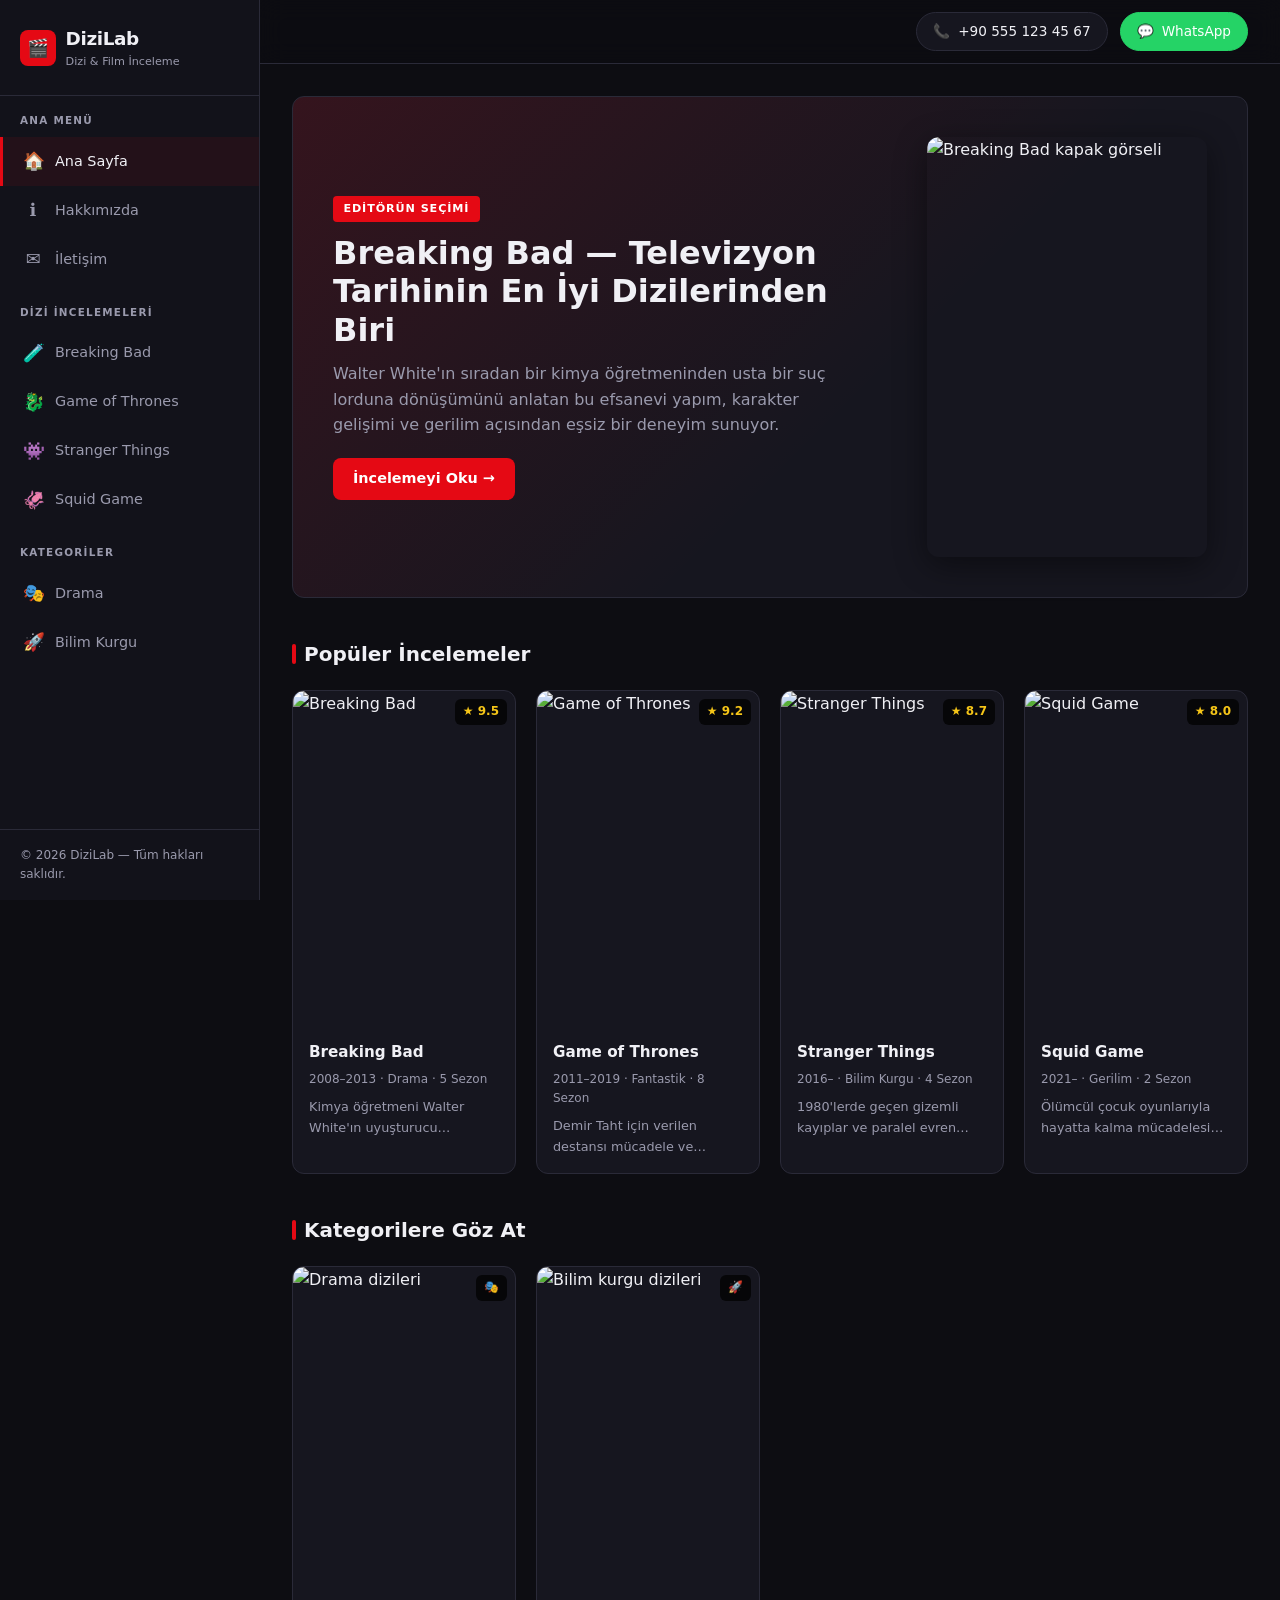
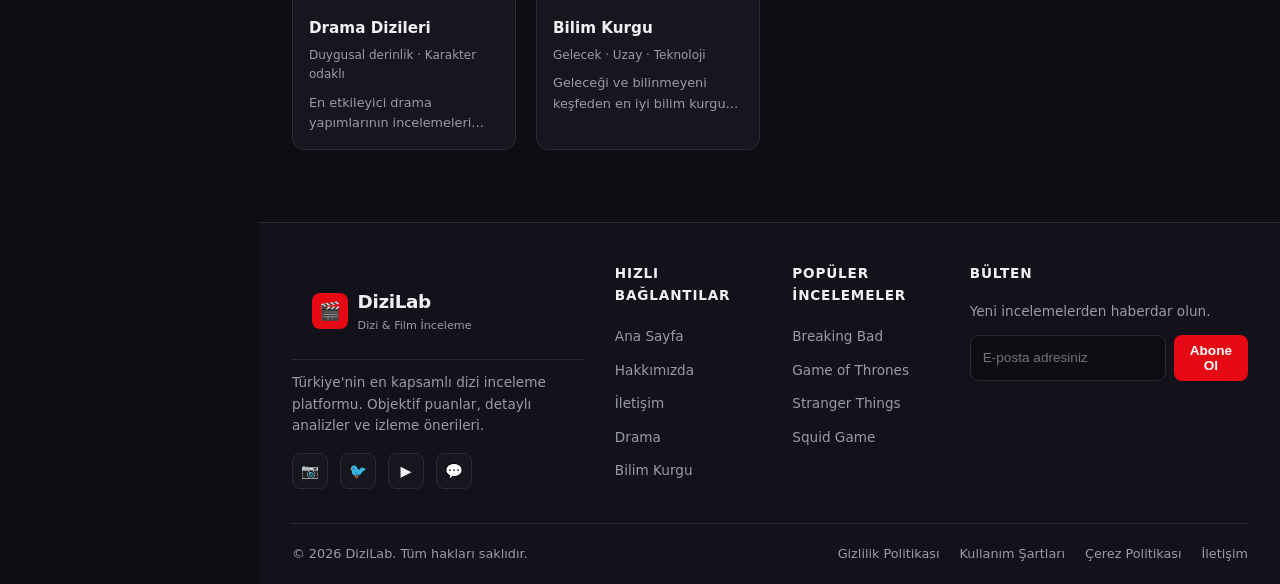
==== index.html @ e3f66483 "Add files via upload" ====
<!DOCTYPE html>
<html lang="tr">
<head>
  <meta charset="UTF-8">
  <meta name="viewport" content="width=device-width, initial-scale=1.0">
  <meta name="description" content="DiziLab — En iyi dizi ve film incelemeleri, puanlar ve öneriler.">
  <title>DiziLab | Dizi İnceleme Sitesi</title>
  <link rel="stylesheet" href="css/style.css">
</head>
<body>
  <div class="sidebar-overlay"></div>

  <div class="layout">
    <aside class="sidebar">
      <div class="sidebar-logo">
        <a href="index.html">
          <div class="logo-icon">🎬</div>
          <div>
            <h1>DiziLab</h1>
            <span>Dizi & Film İnceleme</span>
          </div>
        </a>
      </div>

      <nav class="sidebar-nav">
        <div class="nav-section">
          <div class="nav-section-title">Ana Menü</div>
          <a href="index.html" class="nav-link active"><span class="icon">🏠</span> Ana Sayfa</a>
          <a href="hakkimizda.html" class="nav-link"><span class="icon">ℹ️</span> Hakkımızda</a>
          <a href="iletisim.html" class="nav-link"><span class="icon">✉️</span> İletişim</a>
        </div>

        <div class="nav-section">
          <div class="nav-section-title">Dizi İncelemeleri</div>
          <a href="diziler/breaking-bad.html" class="nav-link"><span class="icon">🧪</span> Breaking Bad</a>
          <a href="diziler/game-of-thrones.html" class="nav-link"><span class="icon">🐉</span> Game of Thrones</a>
          <a href="diziler/stranger-things.html" class="nav-link"><span class="icon">👾</span> Stranger Things</a>
          <a href="diziler/squid-game.html" class="nav-link"><span class="icon">🦑</span> Squid Game</a>
        </div>

        <div class="nav-section">
          <div class="nav-section-title">Kategoriler</div>
          <a href="kategoriler/drama.html" class="nav-link"><span class="icon">🎭</span> Drama</a>
          <a href="kategoriler/bilim-kurgu.html" class="nav-link"><span class="icon">🚀</span> Bilim Kurgu</a>
        </div>
      </nav>

      <div class="sidebar-footer">
        © 2026 DiziLab — Tüm hakları saklıdır.
      </div>
    </aside>

    <div class="main-wrapper">
      <header class="topbar">
        <button class="menu-toggle" aria-label="Menüyü aç">☰</button>
        <div class="contact-links">
          <a href="tel:+905551234567" class="contact-btn phone">
            📞 <span class="label">+90 555 123 45 67</span>
          </a>
          <a href="https://wa.me/905551234567" target="_blank" rel="noopener" class="contact-btn whatsapp">
            💬 <span class="label">WhatsApp</span>
          </a>
        </div>
      </header>

      <main>
        <section class="hero">
          <div class="hero-content">
            <span class="hero-badge">Editörün Seçimi</span>
            <h2>Breaking Bad — Televizyon Tarihinin En İyi Dizilerinden Biri</h2>
            <p>Walter White'ın sıradan bir kimya öğretmeninden usta bir suç lorduna dönüşümünü anlatan bu efsanevi yapım, karakter gelişimi ve gerilim açısından eşsiz bir deneyim sunuyor.</p>
            <a href="diziler/breaking-bad.html" class="btn btn-primary">İncelemeyi Oku →</a>
          </div>
          <div class="hero-poster">
            <img src="https://image.tmdb.org/t/p/w500/ggFHVNu6YYI5L9pCfKccUrxtqXH.jpg" alt="Breaking Bad kapak görseli">
          </div>
        </section>

        <h3 class="section-title">Popüler İncelemeler</h3>
        <div class="card-grid">
          <a href="diziler/breaking-bad.html" class="card">
            <div class="card-poster">
              <img src="https://image.tmdb.org/t/p/w500/ggFHVNu6YYI5L9pCfKccUrxtqXH.jpg" alt="Breaking Bad">
              <span class="card-rating">★ 9.5</span>
            </div>
            <div class="card-body">
              <h3>Breaking Bad</h3>
              <div class="card-meta">2008–2013 · Drama · 5 Sezon</div>
              <p>Kimya öğretmeni Walter White'ın uyuşturucu imparatorluğu kurma hikayesi.</p>
            </div>
          </a>

          <a href="diziler/game-of-thrones.html" class="card">
            <div class="card-poster">
              <img src="https://image.tmdb.org/t/p/w500/u3bZgnGQ9T01sWNhyveQzGSS0vq.jpg" alt="Game of Thrones">
              <span class="card-rating">★ 9.2</span>
            </div>
            <div class="card-body">
              <h3>Game of Thrones</h3>
              <div class="card-meta">2011–2019 · Fantastik · 8 Sezon</div>
              <p>Demir Taht için verilen destansı mücadele ve Westeros'un karanlık sırları.</p>
            </div>
          </a>

          <a href="diziler/stranger-things.html" class="card">
            <div class="card-poster">
              <img src="https://image.tmdb.org/t/p/w500/49WJfeN0moxb9dfPXeFwq92BKG6.jpg" alt="Stranger Things">
              <span class="card-rating">★ 8.7</span>
            </div>
            <div class="card-body">
              <h3>Stranger Things</h3>
              <div class="card-meta">2016– · Bilim Kurgu · 4 Sezon</div>
              <p>1980'lerde geçen gizemli kayıplar ve paralel evren macerası.</p>
            </div>
          </a>

          <a href="diziler/squid-game.html" class="card">
            <div class="card-poster">
              <img src="https://image.tmdb.org/t/p/w500/dDlArm3icdM2j9ajhYSC2tSr0S6.jpg" alt="Squid Game">
              <span class="card-rating">★ 8.0</span>
            </div>
            <div class="card-body">
              <h3>Squid Game</h3>
              <div class="card-meta">2021– · Gerilim · 2 Sezon</div>
              <p>Ölümcül çocuk oyunlarıyla hayatta kalma mücadelesi veren borçlu oyuncular.</p>
            </div>
          </a>
        </div>

        <h3 class="section-title">Kategorilere Göz At</h3>
        <div class="card-grid">
          <a href="kategoriler/drama.html" class="card">
            <div class="card-poster">
              <img src="https://image.tmdb.org/t/p/w500/reEMvx1G744miSkRet6vE0ed3S4.jpg" alt="Drama dizileri">
              <span class="card-rating">🎭</span>
            </div>
            <div class="card-body">
              <h3>Drama Dizileri</h3>
              <div class="card-meta">Duygusal derinlik · Karakter odaklı</div>
              <p>En etkileyici drama yapımlarının incelemeleri burada.</p>
            </div>
          </a>

          <a href="kategoriler/bilim-kurgu.html" class="card">
            <div class="card-poster">
              <img src="https://image.tmdb.org/t/p/w500/7vjaAeTMwSxQH8nNZR0M8c3b2Xg.jpg" alt="Bilim kurgu dizileri">
              <span class="card-rating">🚀</span>
            </div>
            <div class="card-body">
              <h3>Bilim Kurgu</h3>
              <div class="card-meta">Gelecek · Uzay · Teknoloji</div>
              <p>Geleceği ve bilinmeyeni keşfeden en iyi bilim kurgu dizileri.</p>
            </div>
          </a>
        </div>
      </main>

      <footer class="site-footer">
        <div class="footer-grid">
          <div class="footer-brand">
            <div class="sidebar-logo">
              <a href="index.html">
                <div class="logo-icon">🎬</div>
                <div>
                  <h1>DiziLab</h1>
                  <span>Dizi & Film İnceleme</span>
                </div>
              </a>
            </div>
            <p>Türkiye'nin en kapsamlı dizi inceleme platformu. Objektif puanlar, detaylı analizler ve izleme önerileri.</p>
            <div class="footer-social">
              <a href="#" class="social-icon" aria-label="Instagram">📷</a>
              <a href="#" class="social-icon" aria-label="Twitter">🐦</a>
              <a href="#" class="social-icon" aria-label="YouTube">▶️</a>
              <a href="https://wa.me/905551234567" class="social-icon" aria-label="WhatsApp">💬</a>
            </div>
          </div>

          <div class="footer-col">
            <h4>Hızlı Bağlantılar</h4>
            <ul>
              <li><a href="index.html">Ana Sayfa</a></li>
              <li><a href="hakkimizda.html">Hakkımızda</a></li>
              <li><a href="iletisim.html">İletişim</a></li>
              <li><a href="kategoriler/drama.html">Drama</a></li>
              <li><a href="kategoriler/bilim-kurgu.html">Bilim Kurgu</a></li>
            </ul>
          </div>

          <div class="footer-col">
            <h4>Popüler İncelemeler</h4>
            <ul>
              <li><a href="diziler/breaking-bad.html">Breaking Bad</a></li>
              <li><a href="diziler/game-of-thrones.html">Game of Thrones</a></li>
              <li><a href="diziler/stranger-things.html">Stranger Things</a></li>
              <li><a href="diziler/squid-game.html">Squid Game</a></li>
            </ul>
          </div>

          <div class="footer-col">
            <h4>Bülten</h4>
            <p style="font-size:0.85rem;color:var(--text-muted);">Yeni incelemelerden haberdar olun.</p>
            <form class="footer-newsletter">
              <input type="email" placeholder="E-posta adresiniz" required>
              <button type="submit">Abone Ol</button>
            </form>
          </div>
        </div>

        <div class="footer-bottom">
          <span>© 2026 DiziLab. Tüm hakları saklıdır.</span>
          <div class="footer-bottom-links">
            <a href="#">Gizlilik Politikası</a>
            <a href="#">Kullanım Şartları</a>
            <a href="#">Çerez Politikası</a>
            <a href="iletisim.html">İletişim</a>
          </div>
        </div>
      </footer>
    </div>
  </div>

  <script src="js/main.js"></script>
</body>
</html>
---- css/style.css ----
/* ===== DiziLab — Dizi İnceleme Sitesi ===== */
:root {
  --bg-dark: #0d0d12;
  --bg-card: #16161f;
  --bg-sidebar: #12121a;
  --accent: #e50914;
  --accent-hover: #ff1a25;
  --gold: #f5c518;
  --text: #f0f0f5;
  --text-muted: #9a9aad;
  --border: #2a2a38;
  --sidebar-width: 260px;
  --header-height: 64px;
  --radius: 12px;
  --shadow: 0 8px 32px rgba(0, 0, 0, 0.45);
  --transition: 0.25s ease;
}

*,
*::before,
*::after {
  box-sizing: border-box;
  margin: 0;
  padding: 0;
}

html {
  scroll-behavior: smooth;
}

body {
  font-family: "Segoe UI", system-ui, -apple-system, sans-serif;
  background: var(--bg-dark);
  color: var(--text);
  line-height: 1.6;
  min-height: 100vh;
}

a {
  color: inherit;
  text-decoration: none;
}

img {
  max-width: 100%;
  display: block;
}

/* ===== Layout ===== */
.layout {
  display: flex;
  min-height: 100vh;
}

/* ===== Sidebar ===== */
.sidebar {
  width: var(--sidebar-width);
  background: var(--bg-sidebar);
  border-right: 1px solid var(--border);
  position: fixed;
  top: 0;
  left: 0;
  height: 100vh;
  overflow-y: auto;
  z-index: 100;
  display: flex;
  flex-direction: column;
  transition: transform var(--transition);
}

.sidebar-logo {
  padding: 1.5rem 1.25rem;
  border-bottom: 1px solid var(--border);
}

.sidebar-logo a {
  display: flex;
  align-items: center;
  gap: 0.6rem;
}

.sidebar-logo .logo-icon {
  width: 36px;
  height: 36px;
  background: var(--accent);
  border-radius: 8px;
  display: flex;
  align-items: center;
  justify-content: center;
  font-size: 1.1rem;
}

.sidebar-logo h1 {
  font-size: 1.15rem;
  font-weight: 700;
  letter-spacing: -0.02em;
}

.sidebar-logo span {
  display: block;
  font-size: 0.7rem;
  color: var(--text-muted);
  font-weight: 400;
}

.sidebar-nav {
  flex: 1;
  padding: 1rem 0;
}

.nav-section {
  margin-bottom: 1.25rem;
}

.nav-section-title {
  font-size: 0.65rem;
  text-transform: uppercase;
  letter-spacing: 0.12em;
  color: var(--text-muted);
  padding: 0 1.25rem 0.5rem;
  font-weight: 600;
}

.nav-link {
  display: flex;
  align-items: center;
  gap: 0.75rem;
  padding: 0.65rem 1.25rem;
  color: var(--text-muted);
  font-size: 0.9rem;
  transition: all var(--transition);
  border-left: 3px solid transparent;
}

.nav-link:hover,
.nav-link.active {
  color: var(--text);
  background: rgba(229, 9, 20, 0.08);
  border-left-color: var(--accent);
}

.nav-link .icon {
  font-size: 1.1rem;
  width: 1.25rem;
  text-align: center;
}

.sidebar-footer {
  padding: 1rem 1.25rem;
  border-top: 1px solid var(--border);
  font-size: 0.75rem;
  color: var(--text-muted);
}

/* ===== Main area ===== */
.main-wrapper {
  margin-left: var(--sidebar-width);
  flex: 1;
  display: flex;
  flex-direction: column;
  min-height: 100vh;
}

/* ===== Top bar ===== */
.topbar {
  height: var(--header-height);
  background: rgba(13, 13, 18, 0.92);
  backdrop-filter: blur(12px);
  border-bottom: 1px solid var(--border);
  display: flex;
  align-items: center;
  justify-content: flex-end;
  padding: 0 2rem;
  position: sticky;
  top: 0;
  z-index: 50;
}

.contact-links {
  display: flex;
  align-items: center;
  gap: 0.75rem;
}

.contact-btn {
  display: inline-flex;
  align-items: center;
  gap: 0.5rem;
  padding: 0.45rem 1rem;
  border-radius: 999px;
  font-size: 0.85rem;
  font-weight: 500;
  transition: all var(--transition);
  border: 1px solid var(--border);
}

.contact-btn.phone {
  background: var(--bg-card);
  color: var(--text);
}

.contact-btn.phone:hover {
  border-color: var(--gold);
  color: var(--gold);
}

.contact-btn.whatsapp {
  background: #25d366;
  border-color: #25d366;
  color: #fff;
}

.contact-btn.whatsapp:hover {
  background: #1ebe57;
  transform: translateY(-1px);
}

.menu-toggle {
  display: none;
  background: none;
  border: 1px solid var(--border);
  color: var(--text);
  padding: 0.4rem 0.6rem;
  border-radius: 8px;
  cursor: pointer;
  font-size: 1.2rem;
  margin-right: auto;
}

/* ===== Main content ===== */
main {
  flex: 1;
  padding: 2rem;
}

.page-header {
  margin-bottom: 2rem;
}

.page-header h2 {
  font-size: 1.85rem;
  font-weight: 700;
  margin-bottom: 0.35rem;
}

.page-header p {
  color: var(--text-muted);
  font-size: 0.95rem;
}

/* Hero */
.hero {
  background: linear-gradient(135deg, rgba(229, 9, 20, 0.15) 0%, rgba(13, 13, 18, 0) 60%),
    var(--bg-card);
  border: 1px solid var(--border);
  border-radius: var(--radius);
  padding: 2.5rem;
  margin-bottom: 2.5rem;
  display: grid;
  grid-template-columns: 1fr 280px;
  gap: 2rem;
  align-items: center;
}

.hero-content h2 {
  font-size: 2rem;
  margin-bottom: 0.75rem;
  line-height: 1.2;
}

.hero-content p {
  color: var(--text-muted);
  margin-bottom: 1.25rem;
  max-width: 520px;
}

.hero-badge {
  display: inline-block;
  background: var(--accent);
  color: #fff;
  font-size: 0.7rem;
  font-weight: 700;
  text-transform: uppercase;
  letter-spacing: 0.08em;
  padding: 0.25rem 0.65rem;
  border-radius: 4px;
  margin-bottom: 0.75rem;
}

.hero-poster img {
  border-radius: var(--radius);
  box-shadow: var(--shadow);
  width: 100%;
  aspect-ratio: 2/3;
  object-fit: cover;
}

.btn {
  display: inline-flex;
  align-items: center;
  gap: 0.4rem;
  padding: 0.6rem 1.25rem;
  border-radius: 8px;
  font-size: 0.9rem;
  font-weight: 600;
  transition: all var(--transition);
  cursor: pointer;
  border: none;
}

.btn-primary {
  background: var(--accent);
  color: #fff;
}

.btn-primary:hover {
  background: var(--accent-hover);
  transform: translateY(-1px);
}

.btn-outline {
  background: transparent;
  border: 1px solid var(--border);
  color: var(--text);
}

.btn-outline:hover {
  border-color: var(--text-muted);
}

/* Grid cards */
.section-title {
  font-size: 1.25rem;
  font-weight: 700;
  margin-bottom: 1.25rem;
  display: flex;
  align-items: center;
  gap: 0.5rem;
}

.section-title::before {
  content: "";
  width: 4px;
  height: 1.25rem;
  background: var(--accent);
  border-radius: 2px;
}

.card-grid {
  display: grid;
  grid-template-columns: repeat(auto-fill, minmax(200px, 1fr));
  gap: 1.25rem;
  margin-bottom: 2.5rem;
}

.card {
  background: var(--bg-card);
  border: 1px solid var(--border);
  border-radius: var(--radius);
  overflow: hidden;
  transition: all var(--transition);
}

.card:hover {
  transform: translateY(-4px);
  border-color: rgba(229, 9, 20, 0.4);
  box-shadow: var(--shadow);
}

.card-poster {
  position: relative;
  overflow: hidden;
}

.card-poster img {
  width: 100%;
  aspect-ratio: 2/3;
  object-fit: cover;
  transition: transform 0.4s ease;
}

.card:hover .card-poster img {
  transform: scale(1.05);
}

.card-rating {
  position: absolute;
  top: 0.5rem;
  right: 0.5rem;
  background: rgba(0, 0, 0, 0.75);
  color: var(--gold);
  font-size: 0.75rem;
  font-weight: 700;
  padding: 0.2rem 0.5rem;
  border-radius: 6px;
  display: flex;
  align-items: center;
  gap: 0.2rem;
}

.card-body {
  padding: 1rem;
}

.card-body h3 {
  font-size: 0.95rem;
  font-weight: 600;
  margin-bottom: 0.35rem;
}

.card-meta {
  font-size: 0.75rem;
  color: var(--text-muted);
  margin-bottom: 0.5rem;
}

.card-body p {
  font-size: 0.8rem;
  color: var(--text-muted);
  display: -webkit-box;
  -webkit-line-clamp: 2;
  -webkit-box-orient: vertical;
  overflow: hidden;
}

/* Review detail page */
.review-detail {
  display: grid;
  grid-template-columns: 280px 1fr;
  gap: 2.5rem;
  align-items: start;
}

.review-poster img {
  border-radius: var(--radius);
  box-shadow: var(--shadow);
  width: 100%;
  aspect-ratio: 2/3;
  object-fit: cover;
}

.review-info h2 {
  font-size: 2rem;
  margin-bottom: 0.5rem;
}

.review-meta {
  display: flex;
  flex-wrap: wrap;
  gap: 1rem;
  margin-bottom: 1.5rem;
  font-size: 0.85rem;
  color: var(--text-muted);
}

.review-meta span {
  display: inline-flex;
  align-items: center;
  gap: 0.35rem;
}

.rating-large {
  font-size: 1.5rem;
  color: var(--gold);
  font-weight: 700;
  margin-bottom: 1.5rem;
}

.review-content h3 {
  font-size: 1.1rem;
  margin: 1.5rem 0 0.75rem;
  color: var(--text);
}

.review-content p {
  color: var(--text-muted);
  margin-bottom: 1rem;
  font-size: 0.95rem;
}

.pros-cons {
  display: grid;
  grid-template-columns: 1fr 1fr;
  gap: 1.25rem;
  margin-top: 1.5rem;
}

.pros-cons-box {
  background: var(--bg-card);
  border: 1px solid var(--border);
  border-radius: var(--radius);
  padding: 1.25rem;
}

.pros-cons-box h4 {
  font-size: 0.9rem;
  margin-bottom: 0.75rem;
}

.pros-cons-box.pros h4 {
  color: #4ade80;
}

.pros-cons-box.cons h4 {
  color: #f87171;
}

.pros-cons-box ul {
  list-style: none;
  font-size: 0.85rem;
  color: var(--text-muted);
}

.pros-cons-box li {
  padding: 0.25rem 0;
  padding-left: 1.25rem;
  position: relative;
}

.pros-cons-box.pros li::before {
  content: "✓";
  position: absolute;
  left: 0;
  color: #4ade80;
}

.pros-cons-box.cons li::before {
  content: "✗";
  position: absolute;
  left: 0;
  color: #f87171;
}

/* About & Contact */
.content-box {
  background: var(--bg-card);
  border: 1px solid var(--border);
  border-radius: var(--radius);
  padding: 2rem;
  max-width: 720px;
}

.content-box p {
  color: var(--text-muted);
  margin-bottom: 1rem;
}

.contact-form {
  display: grid;
  gap: 1rem;
  max-width: 520px;
  margin-top: 1.5rem;
}

.form-group label {
  display: block;
  font-size: 0.85rem;
  margin-bottom: 0.35rem;
  color: var(--text-muted);
}

.form-group input,
.form-group textarea,
.form-group select {
  width: 100%;
  padding: 0.65rem 0.85rem;
  background: var(--bg-dark);
  border: 1px solid var(--border);
  border-radius: 8px;
  color: var(--text);
  font-family: inherit;
  font-size: 0.9rem;
  transition: border-color var(--transition);
}

.form-group input:focus,
.form-group textarea:focus,
.form-group select:focus {
  outline: none;
  border-color: var(--accent);
}

.form-group textarea {
  min-height: 120px;
  resize: vertical;
}

/* ===== Footer ===== */
.site-footer {
  background: var(--bg-sidebar);
  border-top: 1px solid var(--border);
  padding: 2.5rem 2rem 1.25rem;
}

.footer-grid {
  display: grid;
  grid-template-columns: 2fr 1fr 1fr 1fr;
  gap: 2rem;
  margin-bottom: 2rem;
}

.footer-brand p {
  color: var(--text-muted);
  font-size: 0.85rem;
  margin-top: 0.75rem;
  max-width: 280px;
}

.footer-col h4 {
  font-size: 0.85rem;
  text-transform: uppercase;
  letter-spacing: 0.06em;
  margin-bottom: 1rem;
  color: var(--text);
}

.footer-col ul {
  list-style: none;
}

.footer-col li {
  margin-bottom: 0.5rem;
}

.footer-col a {
  color: var(--text-muted);
  font-size: 0.85rem;
  transition: color var(--transition);
}

.footer-col a:hover {
  color: var(--accent);
}

.footer-social {
  display: flex;
  gap: 0.75rem;
  margin-top: 1rem;
}

.social-icon {
  width: 36px;
  height: 36px;
  border-radius: 8px;
  background: var(--bg-card);
  border: 1px solid var(--border);
  display: flex;
  align-items: center;
  justify-content: center;
  font-size: 0.9rem;
  transition: all var(--transition);
}

.social-icon:hover {
  background: var(--accent);
  border-color: var(--accent);
}

.footer-newsletter {
  display: flex;
  gap: 0.5rem;
  margin-top: 0.75rem;
}

.footer-newsletter input {
  flex: 1;
  padding: 0.5rem 0.75rem;
  background: var(--bg-dark);
  border: 1px solid var(--border);
  border-radius: 8px;
  color: var(--text);
  font-size: 0.85rem;
}

.footer-newsletter button {
  padding: 0.5rem 1rem;
  background: var(--accent);
  color: #fff;
  border: none;
  border-radius: 8px;
  cursor: pointer;
  font-size: 0.85rem;
  font-weight: 600;
}

.footer-bottom {
  border-top: 1px solid var(--border);
  padding-top: 1.25rem;
  display: flex;
  flex-wrap: wrap;
  justify-content: space-between;
  align-items: center;
  gap: 1rem;
  font-size: 0.8rem;
  color: var(--text-muted);
}

.footer-bottom-links {
  display: flex;
  gap: 1.25rem;
}

.footer-bottom-links a:hover {
  color: var(--text);
}

/* Overlay for mobile sidebar */
.sidebar-overlay {
  display: none;
  position: fixed;
  inset: 0;
  background: rgba(0, 0, 0, 0.6);
  z-index: 99;
}

/* ===== Responsive ===== */
@media (max-width: 900px) {
  .hero {
    grid-template-columns: 1fr;
  }

  .hero-poster {
    max-width: 220px;
    margin: 0 auto;
  }

  .review-detail {
    grid-template-columns: 1fr;
  }

  .review-poster {
    max-width: 240px;
    margin: 0 auto;
  }

  .footer-grid {
    grid-template-columns: 1fr 1fr;
  }

  .pros-cons {
    grid-template-columns: 1fr;
  }
}

@media (max-width: 768px) {
  .sidebar {
    transform: translateX(-100%);
  }

  .sidebar.open {
    transform: translateX(0);
  }

  .sidebar-overlay.open {
    display: block;
  }

  .main-wrapper {
    margin-left: 0;
  }

  .menu-toggle {
    display: block;
  }

  .topbar {
    justify-content: space-between;
  }

  main {
    padding: 1.25rem;
  }

  .contact-btn span.label {
    display: none;
  }

  .footer-grid {
    grid-template-columns: 1fr;
  }
}
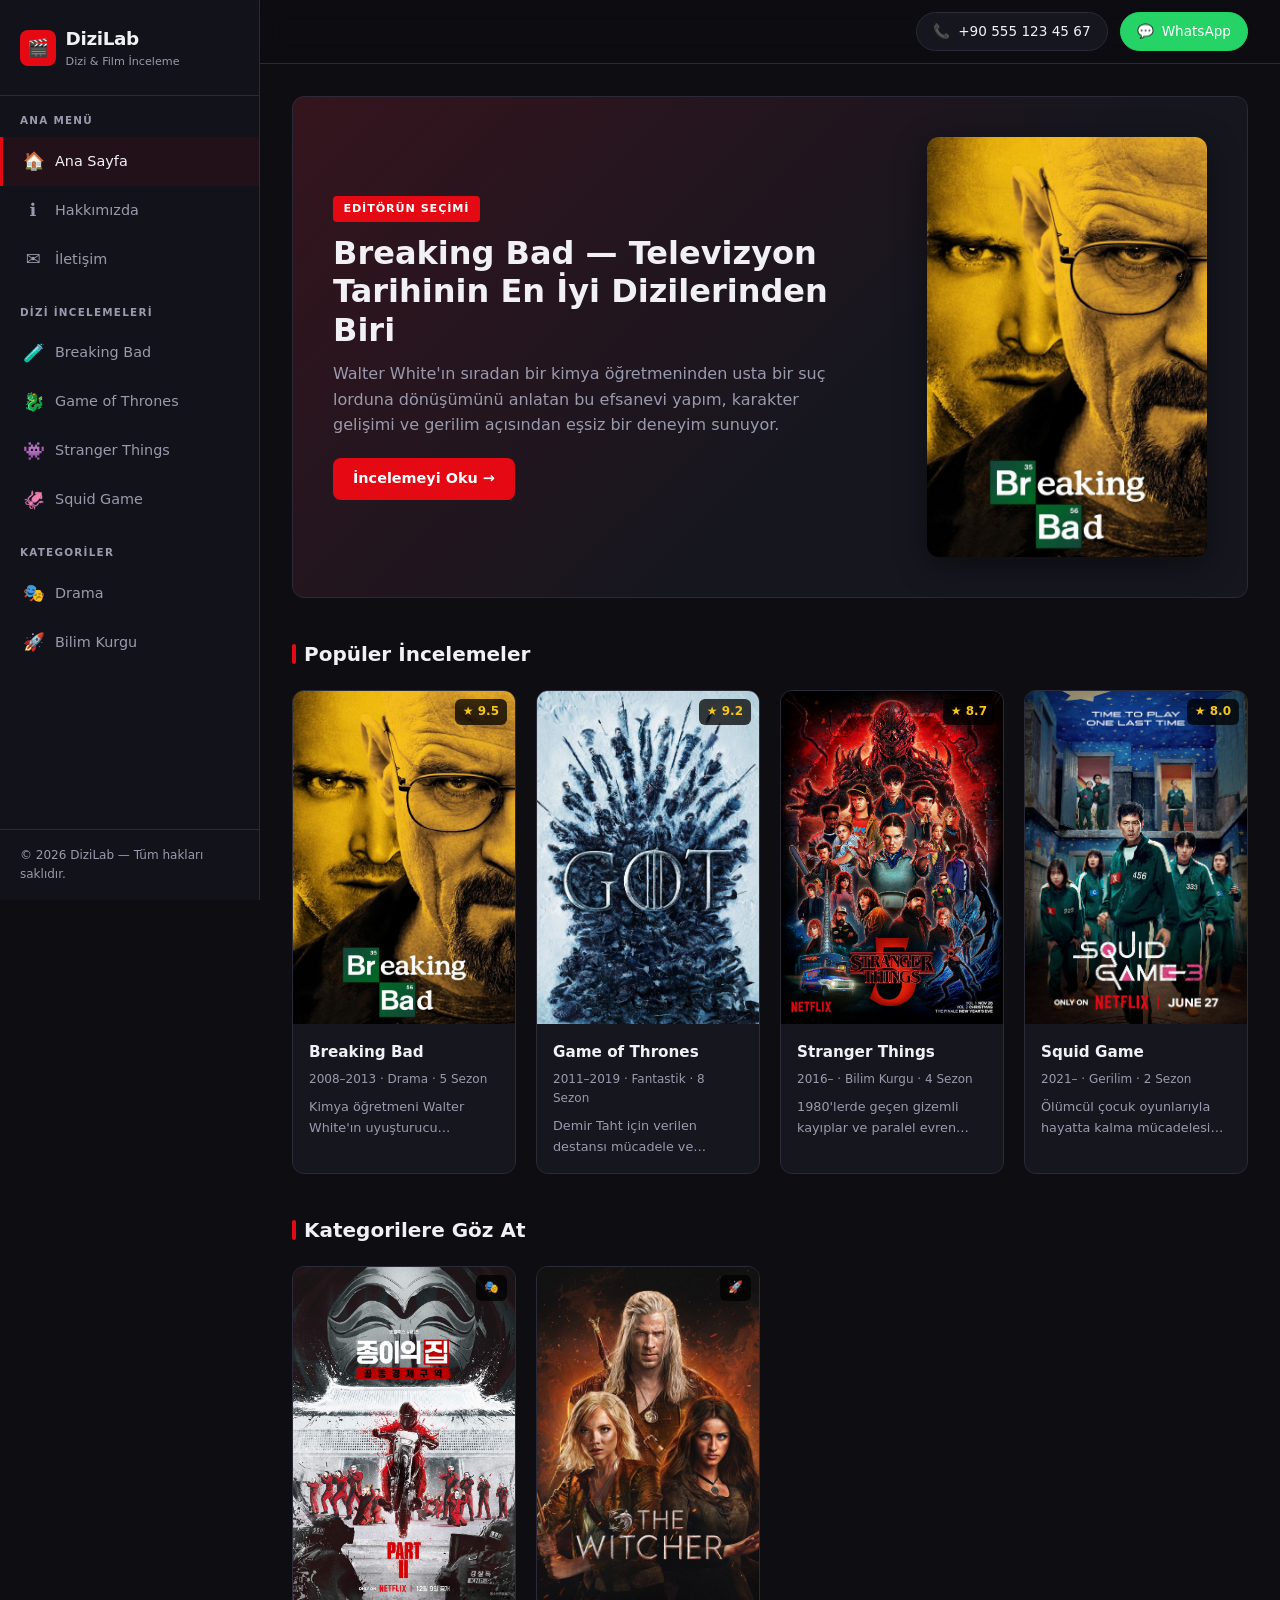
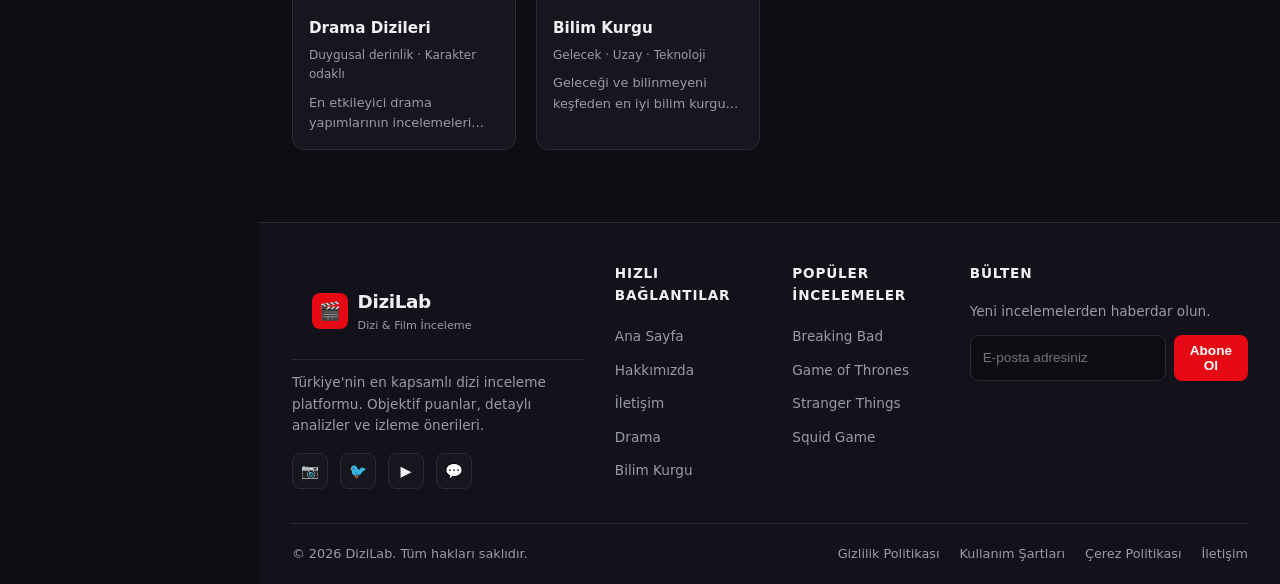
==== commit 1fe1ad02: "Add files via upload" ====
--- a/index.html
+++ b/index.html
@@ -72,7 +72,7 @@
             <a href="diziler/breaking-bad.html" class="btn btn-primary">İncelemeyi Oku →</a>
           </div>
           <div class="hero-poster">
-            <img src="https://image.tmdb.org/t/p/w500/ggFHVNu6YYI5L9pCfKccUrxtqXH.jpg" alt="Breaking Bad kapak görseli">
+            <img src="images/breaking-bad.jpg" alt="Breaking Bad kapak görseli">
           </div>
         </section>
 
@@ -80,7 +80,7 @@
         <div class="card-grid">
           <a href="diziler/breaking-bad.html" class="card">
             <div class="card-poster">
-              <img src="https://image.tmdb.org/t/p/w500/ggFHVNu6YYI5L9pCfKccUrxtqXH.jpg" alt="Breaking Bad">
+              <img src="images/breaking-bad.jpg" alt="Breaking Bad">
               <span class="card-rating">★ 9.5</span>
             </div>
             <div class="card-body">
@@ -92,7 +92,7 @@
 
           <a href="diziler/game-of-thrones.html" class="card">
             <div class="card-poster">
-              <img src="https://image.tmdb.org/t/p/w500/u3bZgnGQ9T01sWNhyveQzGSS0vq.jpg" alt="Game of Thrones">
+              <img src="images/game-of-thrones.jpg" alt="Game of Thrones">
               <span class="card-rating">★ 9.2</span>
             </div>
             <div class="card-body">
@@ -104,7 +104,7 @@
 
           <a href="diziler/stranger-things.html" class="card">
             <div class="card-poster">
-              <img src="https://image.tmdb.org/t/p/w500/49WJfeN0moxb9dfPXeFwq92BKG6.jpg" alt="Stranger Things">
+              <img src="images/stranger-things.jpg" alt="Stranger Things">
               <span class="card-rating">★ 8.7</span>
             </div>
             <div class="card-body">
@@ -116,7 +116,7 @@
 
           <a href="diziler/squid-game.html" class="card">
             <div class="card-poster">
-              <img src="https://image.tmdb.org/t/p/w500/dDlArm3icdM2j9ajhYSC2tSr0S6.jpg" alt="Squid Game">
+              <img src="images/squid-game.jpg" alt="Squid Game">
               <span class="card-rating">★ 8.0</span>
             </div>
             <div class="card-body">
@@ -131,7 +131,7 @@
         <div class="card-grid">
           <a href="kategoriler/drama.html" class="card">
             <div class="card-poster">
-              <img src="https://image.tmdb.org/t/p/w500/reEMvx1G744miSkRet6vE0ed3S4.jpg" alt="Drama dizileri">
+              <img src="images/money-heist.jpg" alt="Drama dizileri">
               <span class="card-rating">🎭</span>
             </div>
             <div class="card-body">
@@ -143,7 +143,7 @@
 
           <a href="kategoriler/bilim-kurgu.html" class="card">
             <div class="card-poster">
-              <img src="https://image.tmdb.org/t/p/w500/7vjaAeTMwSxQH8nNZR0M8c3b2Xg.jpg" alt="Bilim kurgu dizileri">
+              <img src="images/the-witcher.jpg" alt="Bilim kurgu dizileri">
               <span class="card-rating">🚀</span>
             </div>
             <div class="card-body">
--- a/css/style.css
+++ b/css/style.css
@@ -233,6 +233,46 @@
   padding: 2rem;
 }
 
+.page-banner {
+  position: relative;
+  border-radius: var(--radius);
+  overflow: hidden;
+  margin-bottom: 2rem;
+  min-height: 220px;
+  display: flex;
+  align-items: flex-end;
+}
+
+.page-banner img {
+  position: absolute;
+  inset: 0;
+  width: 100%;
+  height: 100%;
+  object-fit: cover;
+}
+
+.page-banner::after {
+  content: "";
+  position: absolute;
+  inset: 0;
+  background: linear-gradient(to top, rgba(13, 13, 18, 0.95) 0%, rgba(13, 13, 18, 0.35) 100%);
+}
+
+.page-banner-content {
+  position: relative;
+  z-index: 1;
+  padding: 2rem;
+}
+
+.page-banner-content h2 {
+  font-size: 1.85rem;
+  margin-bottom: 0.35rem;
+}
+
+.page-banner-content p {
+  color: var(--text-muted);
+}
+
 .page-header {
   margin-bottom: 2rem;
 }
@@ -293,6 +333,8 @@
   width: 100%;
   aspect-ratio: 2/3;
   object-fit: cover;
+  min-height: 320px;
+  background: var(--bg-dark);
 }
 
 .btn {
@@ -377,6 +419,8 @@
   aspect-ratio: 2/3;
   object-fit: cover;
   transition: transform 0.4s ease;
+  background: var(--bg-dark);
+  min-height: 280px;
 }
 
 .card:hover .card-poster img {
@@ -437,6 +481,23 @@
   width: 100%;
   aspect-ratio: 2/3;
   object-fit: cover;
+  min-height: 380px;
+  background: var(--bg-dark);
+}
+
+.about-gallery {
+  display: grid;
+  grid-template-columns: repeat(3, 1fr);
+  gap: 1rem;
+  margin: 1.5rem 0;
+}
+
+.about-gallery img {
+  border-radius: var(--radius);
+  aspect-ratio: 2/3;
+  object-fit: cover;
+  width: 100%;
+  border: 1px solid var(--border);
 }
 
 .review-info h2 {
@@ -740,6 +801,10 @@
   .pros-cons {
     grid-template-columns: 1fr;
   }
+
+  .about-gallery {
+    grid-template-columns: 1fr 1fr;
+  }
 }
 
 @media (max-width: 768px) {
